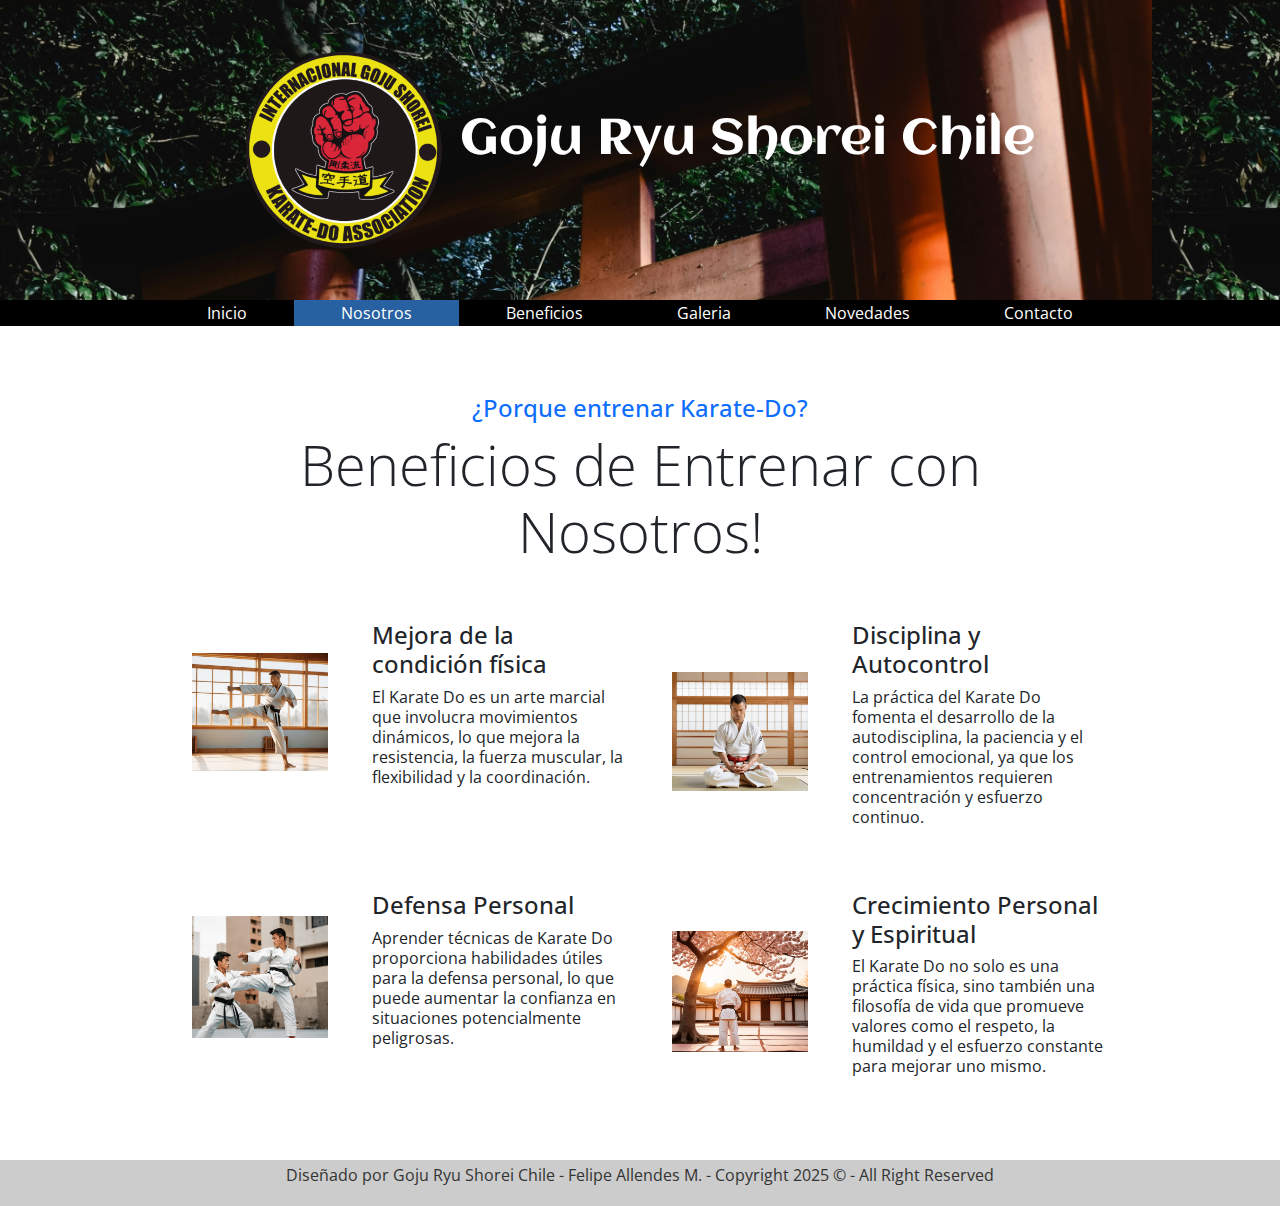
==== beneficios.html @ 3c661aa3 "se agrega pagina de beneficios" ====
<!DOCTYPE html>
<html lang="es">

<head>
    <meta charset="UTF-8">
    <meta name="viewport" content="width=device-width, initial-scale=1.0">
    <title>Website Goju Ryu Shorei Chile</title>
    <!-- icon -->
    <link href="img/ico-goju.png" rel="icon">
    <!-- Fonts -->
    <link
        href="https://fonts.googleapis.com/css2?family=Aclonica&family=Monomakh&family=Montserrat:ital,wght@0,100..900;1,100..900&family=Open+Sans:ital,wght@0,300..800;1,300..800&display=swap"
        rel="stylesheet">
    <!-- BootStrap -->
    <link href="https://cdn.jsdelivr.net/npm/bootstrap@5.3.3/dist/css/bootstrap.min.css" rel="stylesheet"
        integrity="sha384-QWTKZyjpPEjISv5WaRU9OFeRpok6YctnYmDr5pNlyT2bRjXh0JMhjY6hW+ALEwIH" crossorigin="anonymous">
    <!-- Mis Estilos -->
    <link rel="stylesheet" href="css/normalize.css">
    <link rel="stylesheet" href="css/gim_estilo.css">
</head>

<body>
    <!--Cabecera Sitio Inicio-->
    <header>
        <div class="holder">
            <img src="img/logo.png" alt="Imagen Logo">
            <h1>Goju Ryu Shorei Chile</h1>
        </div>
    </header>
    <!--Cabecera Sitio Fin-->
    <!--Menu Inicio-->
    <nav>
        <div class="holder">
            <ul>
                <li><a href="index.html">Inicio</a></li>
                <li><a href="nosotros.html" class="activo">Nosotros</a></li>
                <li><a href="beneficios.html">Beneficios</a></li>
                <li><a href="galeria.html">Galeria</a></li>
                <li><a href="Novedades.html">Novedades</a></li>
                <li><a href="contacto.html">Contacto</a></li>
            </ul>
        </div>
    </nav>
    <!--Menu Fin-->
    <!--Cuerpo Variable Sitio Inicio-->
    <main class="holder">
        <!-- Motivos Start -->
        <div class="container feature pt-5">
            <div class="d-flex flex-column text-center mb-5">
                <h4 class="text-primary font-weight-bold">¿Porque entrenar Karate-Do?</h4>
                <h4 class="display-4 font-weight-bold">Beneficios de Entrenar con Nosotros!</h4>
            </div>
            <div class="row">
                <div class="col-md-6 mb-5">
                    <div class="row align-items-center">
                        <div class="col-sm-5">
                            <img class="img-fluid mb-3 mb-sm-0" src="img/beneficio-1.png" alt="Image">
                            <i class="flaticon-barbell"></i>
                        </div>
                        <div class="col-sm-7">
                            <h4 class="font-weight-bold">Mejora de la condición física</h4>
                            <p>El Karate Do es un arte marcial que involucra movimientos dinámicos, lo que mejora la
                                resistencia, la fuerza muscular, la flexibilidad y la coordinación.</p>
                        </div>
                    </div>
                </div>
                <div class="col-md-6 mb-5">
                    <div class="row align-items-center">
                        <div class="col-sm-5">
                            <img class="img-fluid mb-3 mb-sm-0" src="img/beneficio-2.png" alt="Image">
                            <i class="flaticon-training"></i>
                        </div>
                        <div class="col-sm-7">
                            <h4 class="font-weight-bold">Disciplina y Autocontrol</h4>
                            <p>La práctica del Karate Do fomenta el desarrollo de la autodisciplina, la paciencia y el
                                control emocional, ya que los entrenamientos requieren concentración y esfuerzo
                                continuo.
                            </p>
                        </div>
                    </div>
                </div>
                <div class="col-md-6 mb-5">
                    <div class="row align-items-center">
                        <div class="col-sm-5">
                            <img class="img-fluid mb-3 mb-sm-0" src="img/beneficio-3.png" alt="Image">
                            <i class="flaticon-trends"></i>
                        </div>
                        <div class="col-sm-7">
                            <h4 class="font-weight-bold">Defensa Personal</h4>
                            <p>Aprender técnicas de Karate Do proporciona habilidades útiles para la defensa personal,
                                lo
                                que puede aumentar la confianza en situaciones potencialmente peligrosas.</p>
                        </div>
                    </div>
                </div>
                <div class="col-md-6 mb-5">
                    <div class="row align-items-center">
                        <div class="col-sm-5">
                            <img class="img-fluid mb-3 mb-sm-0" src="img/beneficio-4.png" alt="Image">
                            <i class="flaticon-support"></i>
                        </div>
                        <div class="col-sm-7">
                            <h4 class="font-weight-bold">Crecimiento Personal y Espiritual</h4>
                            <p>El Karate Do no solo es una práctica física, sino también una filosofía de vida que
                                promueve
                                valores como el respeto, la humildad y el esfuerzo constante para mejorar uno mismo.</p>
                        </div>
                    </div>
                </div>
            </div>
        </div>
        <!-- Motivos End -->
    </main>
    <!--Cuerpo Variable Sitio Fin-->

    <!--Pie de Pagina Inicio-->
    <footer>
        <p>Diseñado por Goju Ryu Shorei Chile - Felipe Allendes M. - Copyright
            2025 &copy; - All Right Reserved</p>
    </footer>
    <!--Pie de Pagina Fin-->

    <script src="https://cdn.jsdelivr.net/npm/bootstrap@5.3.3/dist/js/bootstrap.bundle.min.js"
        integrity="sha384-YvpcrYf0tY3lHB60NNkmXc5s9fDVZLESaAA55NDzOxhy9GkcIdslK1eN7N6jIeHz"
        crossorigin="anonymous"></script>
    <script src="https://cdn.jsdelivr.net/npm/@popperjs/core@2.11.8/dist/umd/popper.min.js"
        integrity="sha384-I7E8VVD/ismYTF4hNIPjVp/Zjvgyol6VFvRkX/vR+Vc4jQkC+hVqc2pM8ODewa9r"
        crossorigin="anonymous"></script>
    <script src="https://cdn.jsdelivr.net/npm/bootstrap@5.3.3/dist/js/bootstrap.min.js"
        integrity="sha384-0pUGZvbkm6XF6gxjEnlmuGrJXVbNuzT9qBBavbLwCsOGabYfZo0T0to5eqruptLy"
        crossorigin="anonymous"></script>
</body>

</html>
---- css/gim_estilo.css ----
/*Inicio Estilo Matriz*/
body {
    font-family:'Open Sans', sans-serif;
    font-size: 16px;
    line-height: 20px;
}

header{
    background-image: url("../img/img_cab2.jpg");
    background-size: 90%; 
    padding: 16px 0;
    height: 300px;
    display: flex;
    align-items: center;
    
}

header img {
    width: 200px;
}

header h1 {
    font-family: "Aclonica", serif;
    font-weight: 400;
    font-style: normal;
    color: white;
    font-size: 50px;
    display: inline-block;
    bottom: 35px;
    margin-left: 10px;
}

nav {
    background-color: #000000;
    margin-bottom: 20px;
}

nav ul {
    list-style: none;
    margin: 0;
    padding: 0;
    display: flex;
}

nav ul li {
    flex-grow: 1;
}

nav ul li a {
    color: white;
    text-decoration: none;
    padding: 3px 6px;
    display: block;
    text-align: center;
}

nav ul li a:hover {
    background-color: rgba(248, 4, 4, 0.3);
}

nav ul li a.activo {
    background-color: #2861a1;
}

footer {
    background-color: #ccc;
    clear:both;
    color: #333;
    text-align: center;
    padding: 5px 0;
    margin-top: 20px;

}

.holder{
    max-width: 960px;
    margin: 0 auto;
}

.holder div img {
    width: 100%;
    max-height: 360px;
    border: 20px solid transparent;
}

h2{
    color: #2e64a1;
    font-weight: 400;
}
/*Fin Estilo Matriz*/
/* Inicio Estilo Contenido Home */
.bienvenidos{
    width: 75%;
    padding-right: 10px;
    box-sizing: border-box;
}

.bienvenidos p{
    font-size: 18px;
}

.testimonios{
    width: 25%;
}

.testimonio{
    background-color: #ccc;
    padding: 16px;
}

.testimonio .cita{
    font-weight: bold;
    font-style: italic;
    font-size: 20px;
    display: block;
}

.testimonio .autor{
    font-size: 12px;
    text-align: center;
    display: block;
    margin: 12px 0;
}
/*Fin Estilo Contenido Home */

/*Inicio Estilo Contenido Nosotros */

.columnas{
    display: flex;
    justify-content: space-between;
}

.historia h3{
    font-size: 16px;
    margin-bottom: 0;
    font-weight: 700;
    border: 5px transparent solid;
}
.historia p{
    font-size: 15px;
}
.personas{
    display: flex;
    justify-content: space-between;
}

.persona{
    border: 1px solid #ccc;
    border-radius: 5px;
    width: 23%;
    text-align: center;
    padding: 13px;
    box-sizing: border-box;
}

.persona img{
    border-radius: 50%;
    max-width: 100px;
    max-height: 100px;
    box-shadow: 0 0 5px rgba(0,0,0,0.5);
}

.persona h5,
.persona h6 {
    margin: 0;
    font-weight: normal;
    color: #2e64a1;
}

.persona h5{
    font-size: 14px;
    margin-top: 5px;
}

.persona h6{
    font-size: 11px;
    font-style: italic;
}

.persona p {
    font-size: 10px;
    color: #666;
}

/*Fin Estilo Contenido Nosotros */
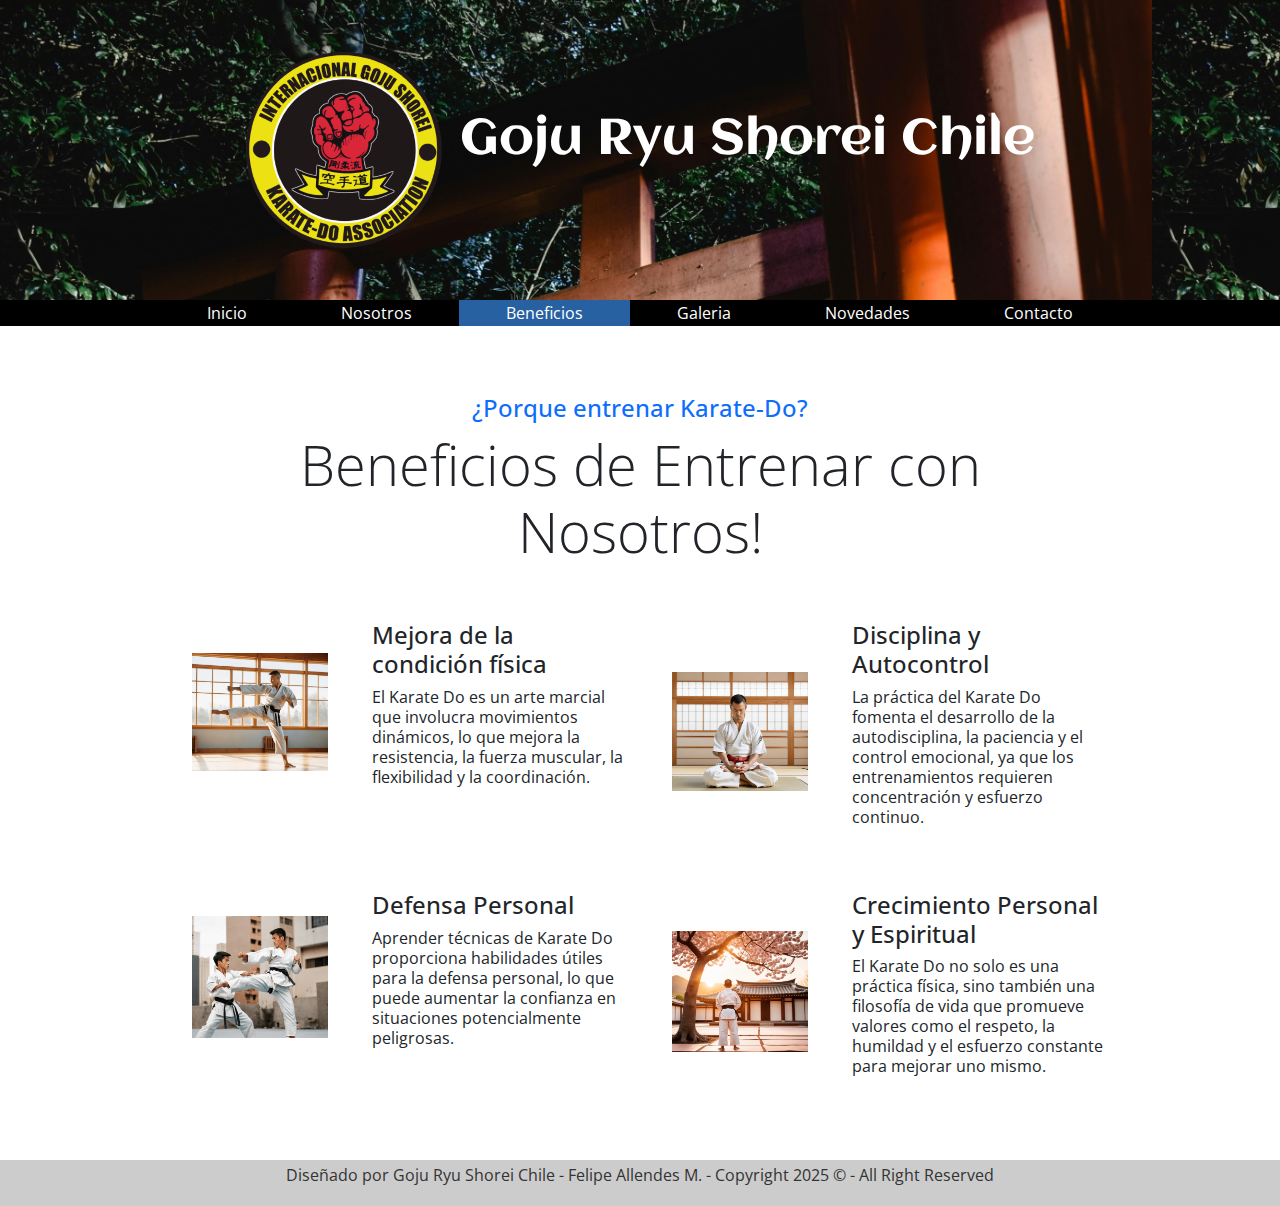
==== commit 4b0b78b2: "se agrega pagina beneficios" ====
--- a/beneficios.html
+++ b/beneficios.html
@@ -33,8 +33,8 @@
         <div class="holder">
             <ul>
                 <li><a href="index.html">Inicio</a></li>
-                <li><a href="nosotros.html" class="activo">Nosotros</a></li>
-                <li><a href="beneficios.html">Beneficios</a></li>
+                <li><a href="nosotros.html">Nosotros</a></li>
+                <li><a href="beneficios.html" class="activo">Beneficios</a></li>
                 <li><a href="galeria.html">Galeria</a></li>
                 <li><a href="Novedades.html">Novedades</a></li>
                 <li><a href="contacto.html">Contacto</a></li>
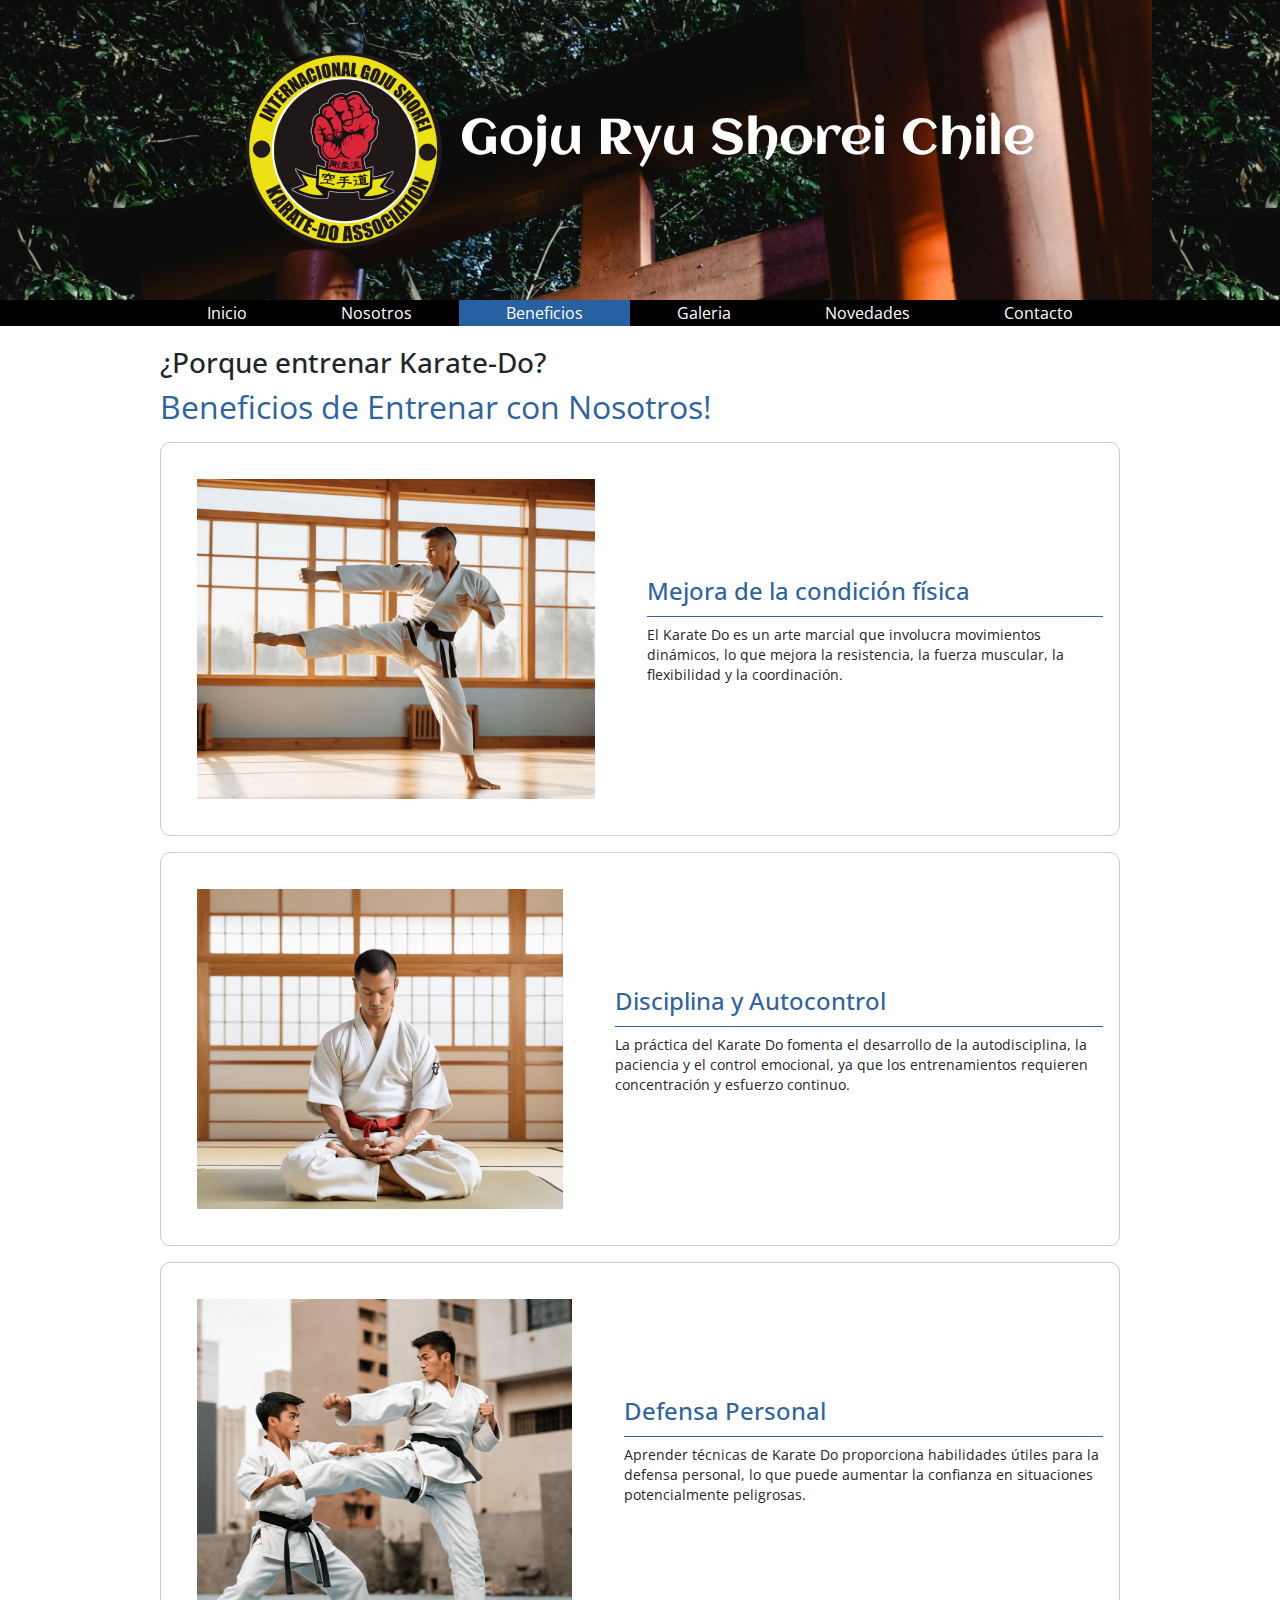
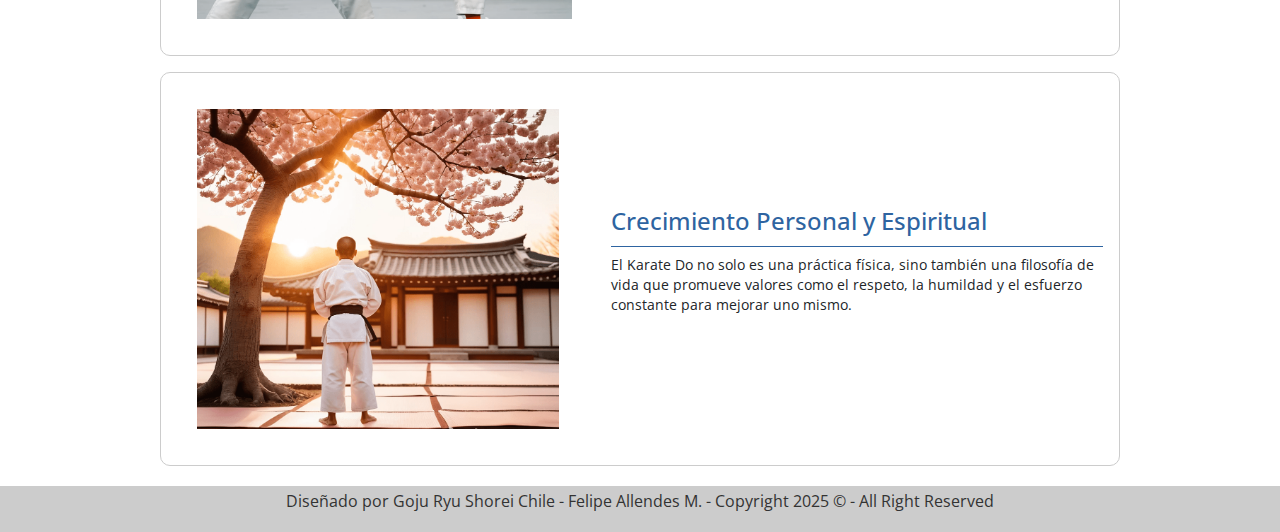
==== commit 1aa6db74: "cambio estilos beneficios" ====
--- a/beneficios.html
+++ b/beneficios.html
@@ -45,68 +45,40 @@
     <!--Cuerpo Variable Sitio Inicio-->
     <main class="holder">
         <!-- Motivos Start -->
-        <div class="container feature pt-5">
-            <div class="d-flex flex-column text-center mb-5">
-                <h4 class="text-primary font-weight-bold">¿Porque entrenar Karate-Do?</h4>
-                <h4 class="display-4 font-weight-bold">Beneficios de Entrenar con Nosotros!</h4>
+        <div class="benef_titulo">
+            <h3>¿Porque entrenar Karate-Do?</h3>
+            <h2>Beneficios de Entrenar con Nosotros!</h2>
+        </div>
+        <div class="beneficio">
+            <img src="img/beneficio-1.png" alt="Image beneficio1">
+            <div class="info">
+                <h4>Mejora de la condición física</h4>
+                <p>El Karate Do es un arte marcial que involucra movimientos dinámicos, lo que mejora la
+                    resistencia, la fuerza muscular, la flexibilidad y la coordinación.</p>
             </div>
-            <div class="row">
-                <div class="col-md-6 mb-5">
-                    <div class="row align-items-center">
-                        <div class="col-sm-5">
-                            <img class="img-fluid mb-3 mb-sm-0" src="img/beneficio-1.png" alt="Image">
-                            <i class="flaticon-barbell"></i>
-                        </div>
-                        <div class="col-sm-7">
-                            <h4 class="font-weight-bold">Mejora de la condición física</h4>
-                            <p>El Karate Do es un arte marcial que involucra movimientos dinámicos, lo que mejora la
-                                resistencia, la fuerza muscular, la flexibilidad y la coordinación.</p>
-                        </div>
-                    </div>
-                </div>
-                <div class="col-md-6 mb-5">
-                    <div class="row align-items-center">
-                        <div class="col-sm-5">
-                            <img class="img-fluid mb-3 mb-sm-0" src="img/beneficio-2.png" alt="Image">
-                            <i class="flaticon-training"></i>
-                        </div>
-                        <div class="col-sm-7">
-                            <h4 class="font-weight-bold">Disciplina y Autocontrol</h4>
-                            <p>La práctica del Karate Do fomenta el desarrollo de la autodisciplina, la paciencia y el
-                                control emocional, ya que los entrenamientos requieren concentración y esfuerzo
-                                continuo.
-                            </p>
-                        </div>
-                    </div>
-                </div>
-                <div class="col-md-6 mb-5">
-                    <div class="row align-items-center">
-                        <div class="col-sm-5">
-                            <img class="img-fluid mb-3 mb-sm-0" src="img/beneficio-3.png" alt="Image">
-                            <i class="flaticon-trends"></i>
-                        </div>
-                        <div class="col-sm-7">
-                            <h4 class="font-weight-bold">Defensa Personal</h4>
-                            <p>Aprender técnicas de Karate Do proporciona habilidades útiles para la defensa personal,
-                                lo
-                                que puede aumentar la confianza en situaciones potencialmente peligrosas.</p>
-                        </div>
-                    </div>
-                </div>
-                <div class="col-md-6 mb-5">
-                    <div class="row align-items-center">
-                        <div class="col-sm-5">
-                            <img class="img-fluid mb-3 mb-sm-0" src="img/beneficio-4.png" alt="Image">
-                            <i class="flaticon-support"></i>
-                        </div>
-                        <div class="col-sm-7">
-                            <h4 class="font-weight-bold">Crecimiento Personal y Espiritual</h4>
-                            <p>El Karate Do no solo es una práctica física, sino también una filosofía de vida que
-                                promueve
-                                valores como el respeto, la humildad y el esfuerzo constante para mejorar uno mismo.</p>
-                        </div>
-                    </div>
-                </div>
+        </div>
+        <div class="beneficio">
+            <img src="img/beneficio-2.png" alt="Image beneficio2">
+            <div class="info">
+                <h4>Disciplina y Autocontrol</h4>
+                <p>La práctica del Karate Do fomenta el desarrollo de la autodisciplina, la paciencia y el control
+                    emocional, ya que los entrenamientos requieren concentración y esfuerzo continuo.</p>
+            </div>
+        </div>
+        <div class="beneficio">
+            <img src="img/beneficio-3.png" alt="Image beneficio3">
+            <div class="info">
+                <h4>Defensa Personal</h4>
+                <p>Aprender técnicas de Karate Do proporciona habilidades útiles para la defensa personal, lo que puede
+                    aumentar la confianza en situaciones potencialmente peligrosas.</p>
+            </div>
+        </div>
+        <div class="beneficio">
+            <img src="img/beneficio-4.png" alt="Image beneficio4">
+            <div class="info">
+                <h4>Crecimiento Personal y Espiritual</h4>
+                <p>El Karate Do no solo es una práctica física, sino también una filosofía de vida que promueve valores
+                    como el respeto, la humildad y el esfuerzo constante para mejorar uno mismo.</p>
             </div>
         </div>
         <!-- Motivos End -->
--- a/css/gim_estilo.css
+++ b/css/gim_estilo.css
@@ -183,3 +183,32 @@
 }
 
 /*Fin Estilo Contenido Nosotros */
+
+/*Inicio Estilo Contenido Nosotros */
+.benef_titulo{
+
+}
+
+.beneficio{
+    border: 1px solid #ccc;
+    border-radius: 10px;
+    padding: 16px;
+    margin: 16px 0;
+    display: flex;
+    gap: 32px;
+    align-items: center;
+}
+
+.beneficio .info h4{
+    color:#2e64a1;
+    font-weight: 500;
+    border-bottom: 1px solid #2e64a1;
+    padding-bottom: 10px;
+}
+
+.beneficio .info p{
+    font-size: 14px;
+
+}
+/*Fin Estilo Contenido Nosotros */
+
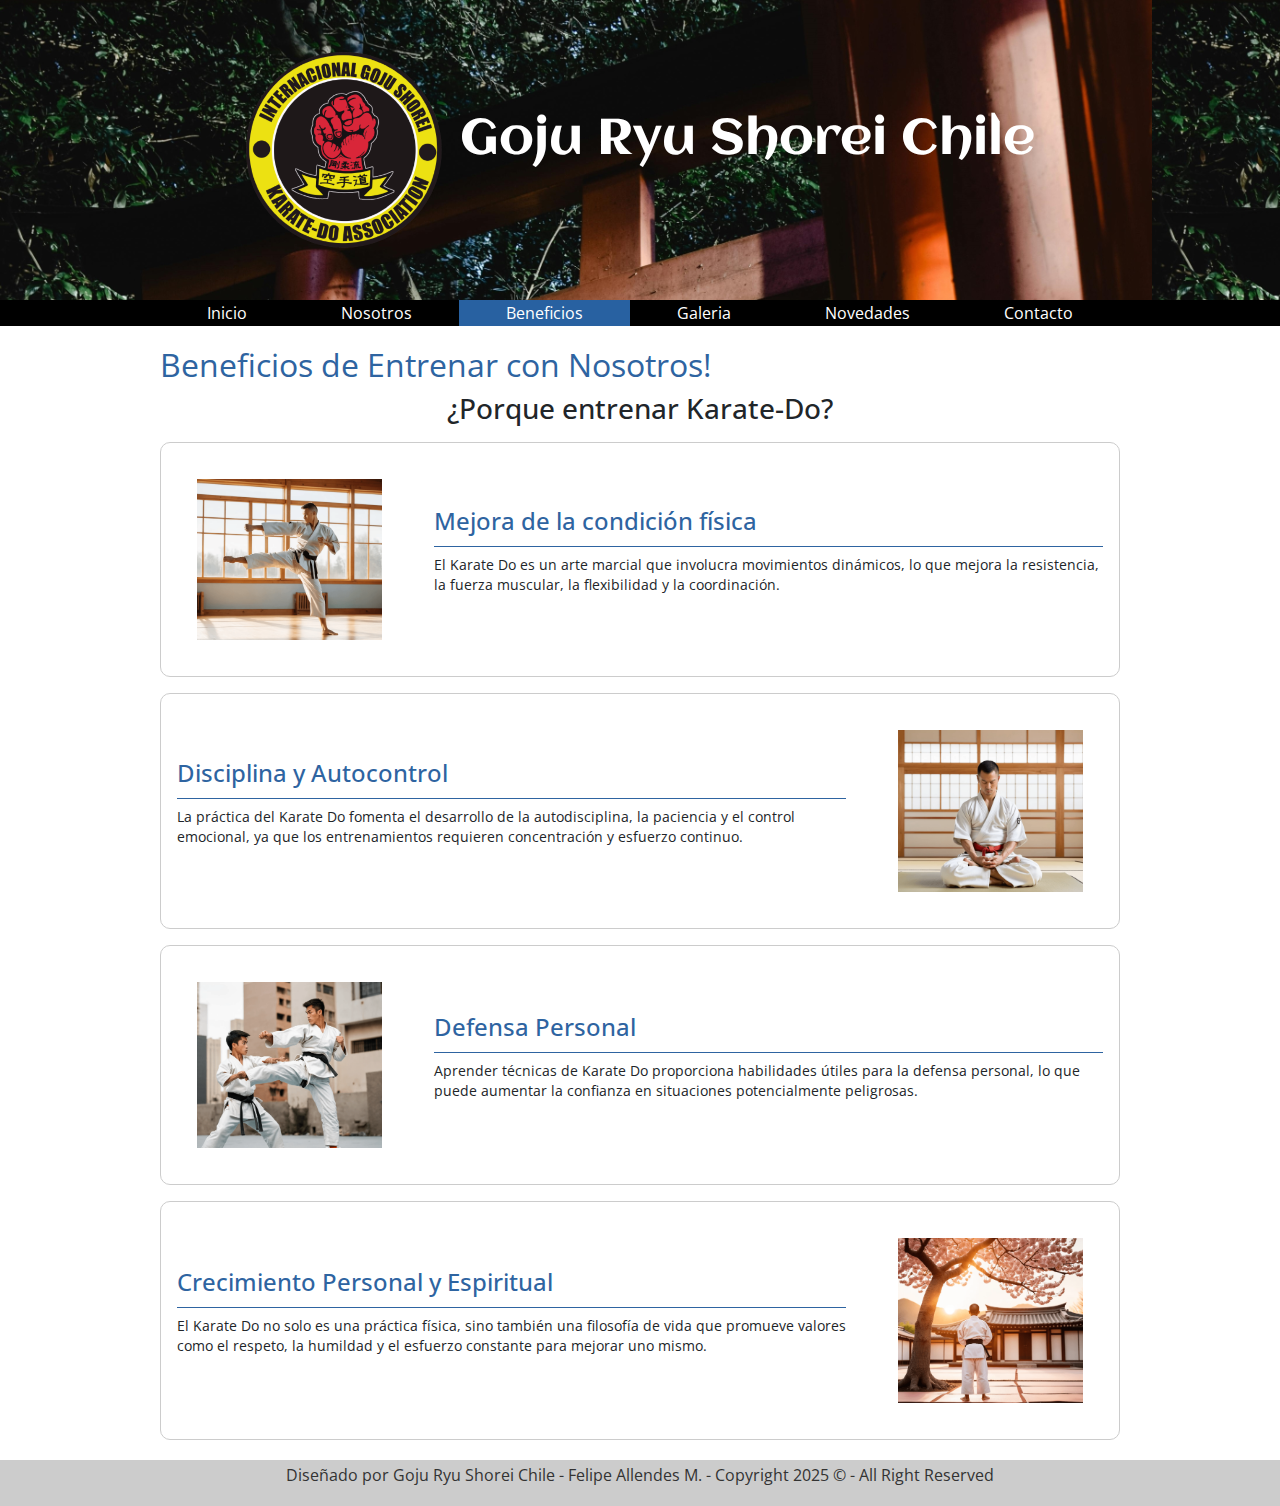
==== commit 902653fb: "actualizacion de pagina y estilos" ====
--- a/beneficios.html
+++ b/beneficios.html
@@ -45,9 +45,9 @@
     <!--Cuerpo Variable Sitio Inicio-->
     <main class="holder">
         <!-- Motivos Start -->
+        <h2>Beneficios de Entrenar con Nosotros!</h2>
         <div class="benef_titulo">
             <h3>¿Porque entrenar Karate-Do?</h3>
-            <h2>Beneficios de Entrenar con Nosotros!</h2>
         </div>
         <div class="beneficio">
             <img src="img/beneficio-1.png" alt="Image beneficio1">
--- a/css/gim_estilo.css
+++ b/css/gim_estilo.css
@@ -186,7 +186,8 @@
 
 /*Inicio Estilo Contenido Nosotros */
 .benef_titulo{
-
+    text-align: center;
+    border-bottom: 2px 2px;
 }
 
 .beneficio{
@@ -208,7 +209,16 @@
 
 .beneficio .info p{
     font-size: 14px;
-
+}
+
+.beneficio img{
+    border-radius: 13px;
+    display: block;
+    max-width: 225px;
+}
+
+.beneficio:nth-child(even) {
+    flex-direction: row-reverse;
 }
 /*Fin Estilo Contenido Nosotros */
 
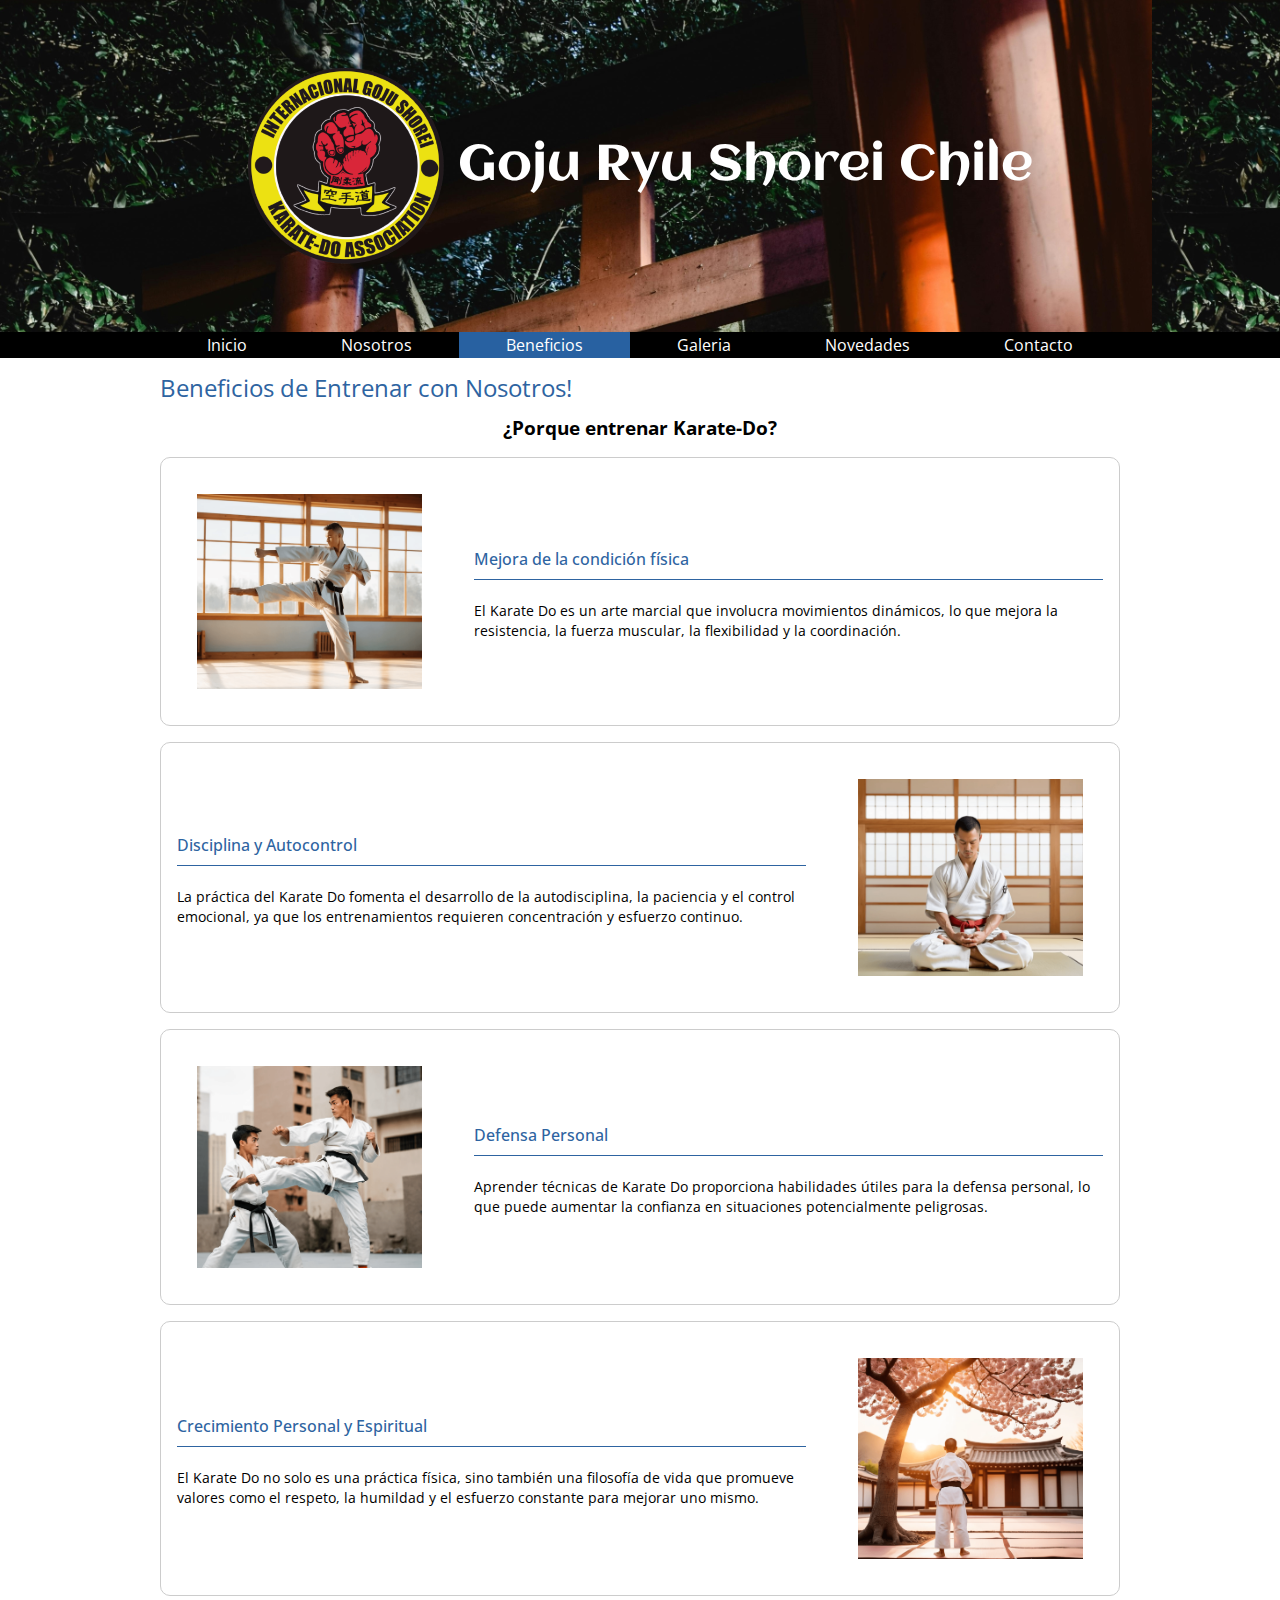
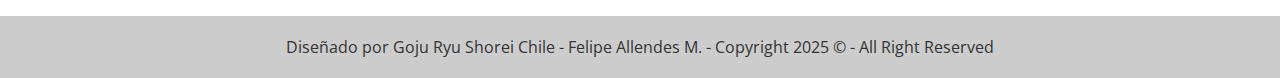
==== commit cba0f79b: "ajustes header" ====
--- a/beneficios.html
+++ b/beneficios.html
@@ -12,8 +12,8 @@
         href="https://fonts.googleapis.com/css2?family=Aclonica&family=Monomakh&family=Montserrat:ital,wght@0,100..900;1,100..900&family=Open+Sans:ital,wght@0,300..800;1,300..800&display=swap"
         rel="stylesheet">
     <!-- BootStrap -->
-    <link href="https://cdn.jsdelivr.net/npm/bootstrap@5.3.3/dist/css/bootstrap.min.css" rel="stylesheet"
-        integrity="sha384-QWTKZyjpPEjISv5WaRU9OFeRpok6YctnYmDr5pNlyT2bRjXh0JMhjY6hW+ALEwIH" crossorigin="anonymous">
+    <!-- <link href="https://cdn.jsdelivr.net/npm/bootstrap@5.3.3/dist/css/bootstrap.min.css" rel="stylesheet"
+        integrity="sha384-QWTKZyjpPEjISv5WaRU9OFeRpok6YctnYmDr5pNlyT2bRjXh0JMhjY6hW+ALEwIH" crossorigin="anonymous"> -->
     <!-- Mis Estilos -->
     <link rel="stylesheet" href="css/normalize.css">
     <link rel="stylesheet" href="css/gim_estilo.css">
@@ -22,10 +22,8 @@
 <body>
     <!--Cabecera Sitio Inicio-->
     <header>
-        <div class="holder">
-            <img src="img/logo.png" alt="Imagen Logo">
-            <h1>Goju Ryu Shorei Chile</h1>
-        </div>
+        <img src="img/logo.png" alt="Imagen Logo">
+        <h1>Goju Ryu Shorei Chile</h1>
     </header>
     <!--Cabecera Sitio Fin-->
     <!--Menu Inicio-->
--- a/css/gim_estilo.css
+++ b/css/gim_estilo.css
@@ -8,10 +8,11 @@
 header{
     background-image: url("../img/img_cab2.jpg");
     background-size: 90%; 
-    padding: 16px 0;
+    padding: 16px 1px;
     height: 300px;
     display: flex;
     align-items: center;
+    justify-content: center;
     
 }
 
@@ -28,6 +29,8 @@
     display: inline-block;
     bottom: 35px;
     margin-left: 10px;
+    align-items: center;
+    justify-content: center;
 }
 
 nav {
@@ -184,7 +187,7 @@
 
 /*Fin Estilo Contenido Nosotros */
 
-/*Inicio Estilo Contenido Nosotros */
+/*Inicio Estilo Contenido Beneficios */
 .benef_titulo{
     text-align: center;
     border-bottom: 2px 2px;
@@ -220,5 +223,52 @@
 .beneficio:nth-child(even) {
     flex-direction: row-reverse;
 }
-/*Fin Estilo Contenido Nosotros */
-
+/*Fin Estilo Contenido Beneficios */
+
+/*Inicio Estilo Contenido Galeria */
+.galeria{
+    display: flex;
+    flex-wrap: wrap;  
+    justify-content:center; 
+    align-items: center;  
+}
+
+.galeria img{
+    /* width: 18%; */
+    max-width: 225px;
+    max-height: 225px;
+    border: 1px solid #ddd;
+    padding: 0.3em;
+    box-sizing: border-box;
+
+}
+/*Fin Estilo Contenido Galeria */
+
+/*Inicio Estilo Contenido Contacto */
+.contacto{
+    display: flex;
+    gap: 24px;
+}
+
+.contacto div{
+    width: 100%;
+}
+
+.datos p{
+    font-size: 14px;
+}
+
+.datos ul li{
+    font-size: 13px;
+}
+
+.formulario p{
+    display: flex;
+}
+
+.formulario p label{
+    min-width: 80px;
+}
+
+/*Fin Estilo Contenido Contacto */
+
